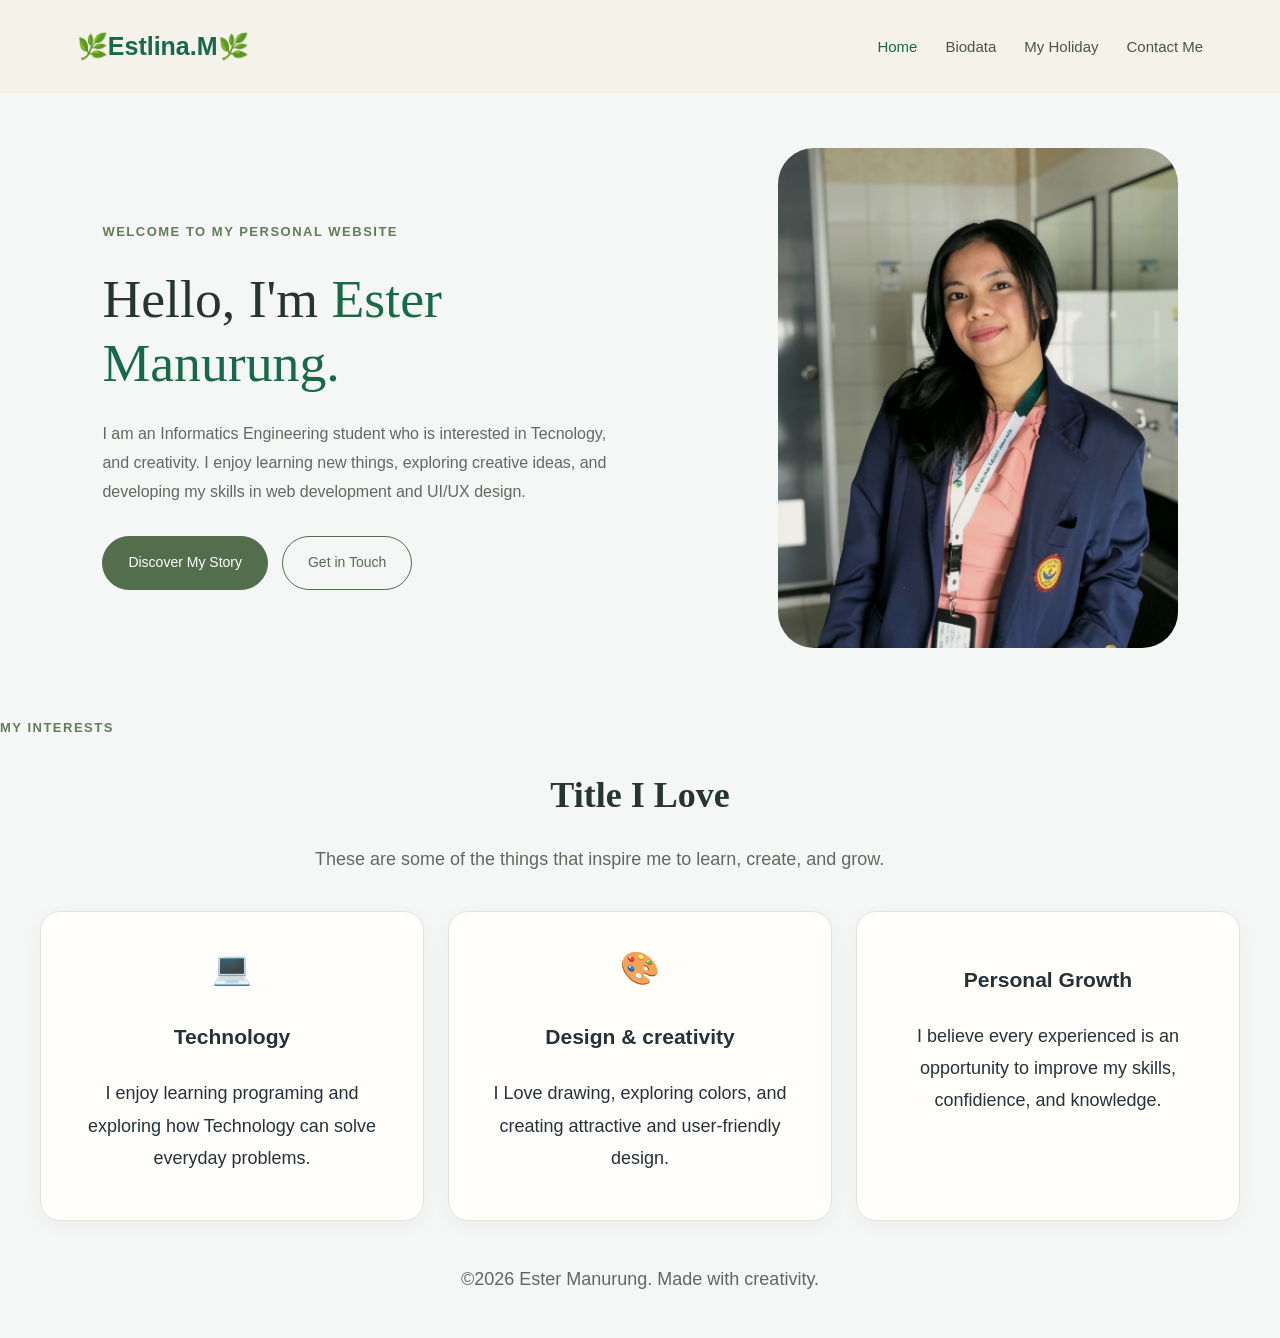
==== index.html @ 28ebf81d "Rename Index.html to index.html" ====
<!DOCTYPE html>
<html>
    <head>
        <meta charset="UTF-8"> 
        <meta name="viewport" content="width=device-width, initial-scale=1.0"> 
        <title>Home | Ester Manurung Personal Website</title> 
        <link rel="stylesheet" href="style.css"> 

    </head>
    <body>

       
        <header>
            <a href="Index.html" class="logo">🌿Estlina.M🌿</a>
            <nav aria-label="Main navigation">
                <ul>
                    <li>
                        <a href="Index.html" class="active">Home</a>
                    
                    </li>
                    <li>
                        <a href="biodata.html">Biodata</a>
                    </li>
                    <li>
                        <a href="myHoliday.html">My Holiday</a>
                    </li>
                    <li>
                        <a href="contact.html">Contact Me</a>
                    </li>
                </ul>
                
            </nav>

        </header>

        <main>
            <section class="hero">
                <div class="hero-content">
                    <p class="eyebrow">WELCOME TO MY PERSONAL WEBSITE</p>
                    <h1>
                        Hello, I'm <span> Ester Manurung.</span>

                    </h1>

                    <p class="hero-description">
                        I am an Informatics Engineering student who is interested in Tecnology, and creativity.
                        I enjoy learning new things, exploring creative ideas,
                        and developing my skills in web development and UI/UX design.
                    </p>

                    <div class="hero-buttons">
                        <a href="biodata.html" class="btn btn-primary">
                            Discover My Story
                        </a>

                        <a href="contact.html" class="btn btn-secondary">
                            Get in Touch
                        </a>
                        
                    </div>
                </div>

                <div class="hero-image">
                    <img
                    src="Cuplikan layar 2026-10-16 091651.png"
                    alt="Portrait of Estlina Manurung"
                    width="500"
                    height="500">

                </div>


            </section>


            <section class="interests" aria-labelledby="interests-title">
                <p class="eyebrow"> MY INTERESTS</p>

                <h2 id="interests-title">Title I Love</h2>
                <p class="section-description">
                    These are some of the things that inspire me to learn,
                    create, and grow.
                </p>
                <div class="interest-grid">

            

                <article class="interest-card">
                    <div class="interest-icon" aria-hidden="true">
                       💻 
                    </div>

                    <h3>Technology</h3>
                    <p>
                        I enjoy learning programing and exploring how 
                        Technology can solve everyday problems.
                    </p>

                </article>

                <article class="interest-card">
                <div class="interest-icon" aria-hidden="true">
                      🎨  
                    </div>
                    <h3>Design & creativity</h3>
                    <p>
                        I Love drawing, exploring colors, and creating
                        attractive and user-friendly design.
                    </p>

</article>

        <article class="interest-card">
            <div class="interest-icon" aria-hidden="true">
            </div>
            <h3>Personal Growth</h3>
            <p>
                I believe every experienced is an opportunity 
                to improve my skills, confidience, and knowledge.
            </p>
        </article>
        </div>
            

            </section>
        </main>

        <footer>
            <p>&copy;2026 Ester Manurung. Made with creativity.</p>
        </footer>

       </body>
       </html>
---- style.css ----
/*
Definisikan Global Stling
*/

*{
    box-sizing: border-box;
}

body {
    margin: 0;
    font-family: Arial, Helvetica, sans-serif;
    font-size: 18px;
    line-height: 1.8;
    color: #263238;
    background-color: #f5f7f6;
}

header {
    display: flex;
    justify-content: space-between;
    align-items: center;
    gap: 24px;
    padding: 24px 6%;
    background-color: #f5f2e9;
}

.logo {
    color: #17694a;
    font-size: 25px;
    font-weight: 700;
    text-decoration: none;
    white-space: nowrap;
}

nav ul {
    display: flex;
    flex-wrap: wrap;
    align-items: center;
    justify-content: center;
    gap: 28px;
    margin: 0;
    padding: 0;
    list-style: none;
}
nav a {
    color: #48554b;
    text-decoration: none;
    font-size: 15px;
    font-weight: 500;
}

nav a:hover,
nav a.active {
    color: #17694a;
}

.hero {
    display: flex;
    align-items: center;
    justify-content: space-between;
    gap: 65px;
    max-width: 1440px;
    max-height: 650px;
    margin: 0 auto;
    padding: 55px 8%;
}

.hero-content {
    flex: 1;
    min-width: 0;
}

.eyebrow {
    margin-bottom: 24px;
    color: #637c58;
    font-size: 13px;
    font-weight: 700;
    letter-spacing: 1.5px;
}

.hero h1 {
    max-width: 580px;
    margin: 0 0 24px;
    color: #26352f;
    font-family: Georgia, 'Times New Roman', serif;
    font-size: clamp(38px, 4.2vw, 58px);
    font-weight: 500;
    line-height: 1.2;
}

.hero h1 span {
    color: #17694a;
}
.hero-description {
    max-width: 510px;
    margin-bottom: 30px;
    color: #62685f;
    font-size: 16px;
    line-height: 1.8;
}

.hero-buttons {
    display: flex;
    flex-wrap: wrap;
    gap: 14px;
}
.btn {
    display: inline-block;
    padding: 13px 25px;
    border: 1px solid #526e4c;
    border-radius: 30px;
    font-size: 14px;
    text-align: center;
    text-decoration: none;
    transition: background-color 0.2s ease;
}

.btn-primary {
    color: white;
    background-color: #526e4c;
}

.btn-primary:hover {
    background-color: #17694a;

}

.btn-secondary {
    color: #526e4c;
    background-color: transparent;
}

.btn-secondary:hover {
    background-color: #e8e5d9;
}

.hero-image {
    flex: 0 1 400px;
    min-width: 0;
    padding: 0;
    border-radius: 36px;
    background-color: #e9e1d4;
}
.hero-image img {
    display: block;
    width: 100%;
    aspect-ratio: 4 / 5;
    object-fit: cover;
    object-position: center;
    border-radius: 36px;

}

.interests h2 {
    margin: 0 0 15px;
    text-align: center;

}

.interests h2 {
    color: #26352f;
    font-family: Georgia, 'Times New Roman', serif;
    font-size: 36px;
}
.section-description {
    color: #62685f;
}

.interest-grid {
    display: grid;
    grid-template-columns: repeat(3, minmax(0, 1fr));
    gap: 24px;
    max-width: 1200px;
    margin: 35px auto 0;

}
.interest-card {
    min-width: 0;
    padding: 28px;
    border: 1px solid #e1e4dc;
    border-radius: 20px;
    background-color: #fffefa;
    text-align: center;
    box-shadow: 0 5px 18px rgba(38, 53, 47, 0.05);
}
.interest-icon {
    font-size: 32px;
}
footer {
    padding: 24px;
    color: #62685f;
    text-align: center;
}

@media (max-width: 768px) {
    header {
        flex-direction: column;
        padding: 22px 5%;
    }

    nav ul {
        gap: 12px 18px;
    }
    .hero {
        flex-direction: column;
        gap: 35px;
        min-height: auto;
        padding: 45px 7%;
    }
    .hero-content {
        width: 100%;
        text-align: center;
    }
    .hero-description {
        justify-content: center;
    }
    .hero-image {
        flex: none;
        width: min(100%, 350px);
    }
    .hero h1 {
        font-size: 40px;
    }
    .interests {
        padding: 45px 6%;
    }
}

/*CSS untuk Biodata*/

.biodata-hero {
    max-width: 1200px;
    margin: 0 auto;
    padding: 65px 8%;
    
    display: flex;
    flex-direction: row;
    align-items: center;
    gap: 55px;
}

.biodata-photo {
   flex: 0 0 35%;
}

.biodata-photo img {
    display: block;
    width: 100%;
    max-width: 350px;
    aspect-ratio: 3 / 4;
    object-fit: cover;
    object-position: center;
    border-radius: 18px;
}

.biodata-intro {
    flex: 1;
    min-height: 0;
}

.biodata-intro h1 {
   
    margin: 10px 0 22px;
}
.biodata-intro p {
    line-height: 1.8;
}

.biodata-intro h1 span {
    color: #17694a;
}

.biodata-intro p:not(.eyebrow) {
    color: #64675e;
    line-height: 1.8;
    margin-bottom: 18px;
}
.biodata-details {
    padding: 55px 8%;
    background-color: #ffffff;
}
.biodata-details.alt-bg {
    background-color: #f5f3eb;
}
.biodata-details h2 {
    color: #29382d;
    font-size: 30px;
    margin: 8px 0 25px;
}

.biodata-info {
    max-width: 800px;
}

.biodata-info p {
    padding: 12px 0;
    border-bottom: 1px solid #e3e5df;
    color: #555e54;
}
.biodata-info strong {
    color: #17694a;
}
.hobby-columns {
    display: grid;
    grid-template-columns: repeat(2, minmax(0, 1fr));
    gap: 24px;

}
.hobby-card {
    padding: 25px;
    background-color: #f5f3eb;
    border-radius: 18px;
}
.hobby-card h3 {
    color: #17694a;

}

.hobby-card li {
    margin-bottom: 10px;
    color: #555e54;
}

.table-wraper {
    width: 100%;
    overflow-x: auto;
}
.table-wraper table {
    width: 100%;
    border-collapse: collapse;
    background-color: #ffffff;
}
.table-wraper th,
.table-wraper td {
    padding: 15px;
    border: 1px solid #e1e5df;
    text-align: left;
}
.table-wraper th {
    background-color: #17694a;
    color: #ffffff;
}
.table-wraper td {
    color: #555e54;

}

@media (max-width: 768px) {
    .biodata-hero {
        flex-direction: column;
        text-align: center;
        padding: 40px 6%;
        gap: 30px;
    }
.biodata-photo img {
    max-width:  220px;
    margin: 0 auto;
}
.biodata-details {
    padding: 40px 7%;
}
.hobby-columns {
    grid-template-columns: 1fr;
}
}


/* CSS untuk My Holiday dan Contact */
/* Holiday Hero*/

.holiday-hero,
.contact-hero {
    max-width: 900px;
    margin: 0 auto;
    padding: 65px 8% 45px;
    text-align: center;
}

.holiday-hero h1,
.contact-hero h1 {
    margin: 10px 0 20px;
    color: #26352f;
    font-family: Georgia, 'Times New Roman', Times, serif;
    font-size: clamp(36px, 5vw, 54px);
    line-height: 1.2;
}

.holiday-hero h1 span,
.contact-hero h1 span {
    color: #17694a;
}

.holiday-hero > p:not(.eyebrow),
.contact-hero > p:not(.eyebrow) {
     max-width: 650px;
    margin: 0 auto;
    color: #62685f;
   line-height: 1.8;
}
.holiday-content {
    padding: 45px 8% 65px;
    background-color: #ffffff;
    text-align: center;
}
.holiday-content h2,
.contact-heading h2,
.holiday-message h2,
.contact-message h2 {
    margin: 8px 0 18px;
    color: #26352f;
    font-family: Georgia, 'Times New Roman', Times, serif;
    font-size: clamp(26px, 3vw, 34px);
}
.section-description {
    max-width: 650px;
    margin: 0 auto;
    color: #62685f;

}

.holiday-grid {
    display: grid;
    grid-template-columns: repeat(3, minmax(0, 1fr));
    gap: 25px;
    max-width: 1200px;
    margin: 35px auto 0;
    text-align: left;
}

.holiday-card {
    overflow: hidden;
    border: 1px solid #e1e4dc;
    border-radius: 20px;
    background-color: #fffefa;
    box-shadow: 0 5px 18px rgba(38, 53, 47, 0.05);
}

.holiday-card img {
    display: block;
    width: 100%;
    height: 230px;
    object-position: center;
    object-fit: cover;
}

.holiday-card-content {
    padding: 22px;
}

.holiday-card h3,
.contact-card h3 {
    margin: 0 0 12px;
    color: #17694a;
    font-size: 20px;
}

.holiday-card p,
.contact-card p {
    margin: 0;
    color: #62685f;
    line-height: 1.8;
}

.holiday-message,
.contact-message {
    padding: 55px 8%;
    text-align: center;
}

.holiday-message p,
.contact-message p {
    max-width: 650px;
    margin: 0 auto 25px;
    color: #62685f;
    line-height: 1.8;
}

/* Contact Cards */
.contact-section {
    padding: 45px 8% 65px;
    background-color: #ffffff;
}

.contact-heading {
    max-width: 700px;
    margin: 0 auto;
    text-align: center;
}

.contact-heading > p:last-child {
    color: #62685f;
    line-height: 1.8;
}

.contact-grid {
    display: grid;
    grid-template-columns: repeat(3, minmax(0, 1fr));
    gap: 24px;
    width: 100%;
    max-width: 1200px;
    margin: 35px auto 0;
    text-align: left;
}

.contact-card {
    padding: 30px 24px;
    border: 1px solid #e1e4dc;
    border-radius: 20px;
    background-color: #fffefa;
    text-align: center;
}

.contact-icon {
    margin-bottom: 15px;
    font-size: 36px;
}

.contact-card a {
    display: inline-block;
    margin-top: 20px;
    color: #17694a;
    font-weight: 700;
    text-decoration: none;
}

.contact-card a:hover {
    text-decoration: underline;
}

.holiday-message {
    background-color: #f5f3eb;
}

.contact-message {
    background-color: #f5f3eb;
}

/* Responsive */
@media (max-width: 768px) {
    .holiday-hero,
    .contact-hero {
        padding: 45px 7% 35px;
    }

    .holiday-content,
    .contact-section {
        padding: 40px 7%;
    }

    .holiday-grid,
    .contact-grid {
        grid-template-columns: 1fr;
        gap: 22px;
    }

    .holiday-card img {
        height: 250px;
    }

    .holiday-message,
    .contact-message {
        padding: 40px 7%;
    }
}
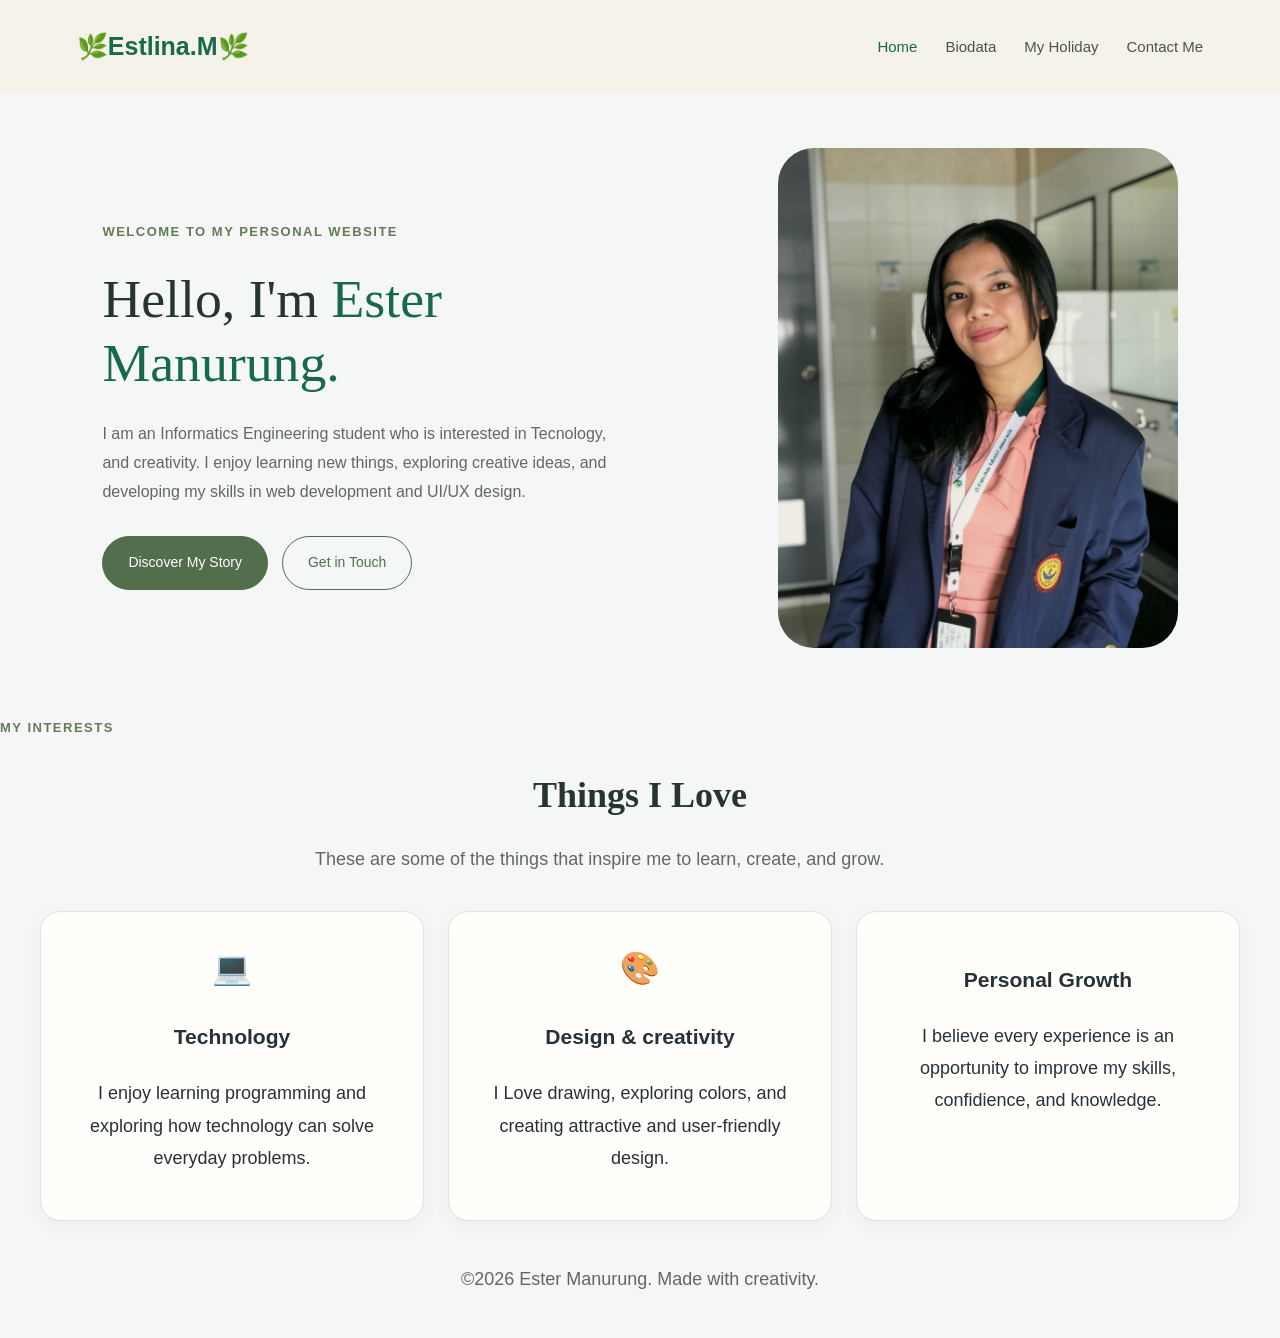
==== commit c542d289: "Update personal website and contact page" ====
--- a/index.html
+++ b/index.html
@@ -76,7 +76,7 @@
             <section class="interests" aria-labelledby="interests-title">
                 <p class="eyebrow"> MY INTERESTS</p>
 
-                <h2 id="interests-title">Title I Love</h2>
+                <h2 id="interests-title">Things I Love</h2>
                 <p class="section-description">
                     These are some of the things that inspire me to learn,
                     create, and grow.
@@ -92,8 +92,8 @@
 
                     <h3>Technology</h3>
                     <p>
-                        I enjoy learning programing and exploring how 
-                        Technology can solve everyday problems.
+                        I enjoy learning programming and exploring how 
+                        technology can solve everyday problems.
                     </p>
 
                 </article>
@@ -115,7 +115,7 @@
             </div>
             <h3>Personal Growth</h3>
             <p>
-                I believe every experienced is an opportunity 
+                I believe every experience is an opportunity 
                 to improve my skills, confidience, and knowledge.
             </p>
         </article>
--- a/style.css
+++ b/style.css
@@ -563,8 +563,52 @@
     }
 }
 
-
-
-
-
-
+/* Contact Form*/
+.contact-message form {
+    max-width: 600px;
+    margin: 30px auto;
+    text-align: left;
+}
+.contact-message .form-group {
+    margin-bottom: 20px;
+}
+.contact-message label {
+    display: block;
+    margin-bottom: 8px;
+    font-weight: bold;
+}
+.contact-message input,
+.contact-message textarea {
+    width: 100%;
+    padding: 12px;
+    border: 1px solid #ccc;
+    border-radius: 8px;
+    font-family: inherit;
+    font-size: 1rem;
+    box-sizing: border-box;
+
+}
+.contact-message textarea {
+    min-height: 150px;
+    resize: vertical;
+}
+.contact-message button {
+    padding: 12px 24px;
+    background-color: #17694a;
+    color: white;
+    border: none;
+    border-radius: 8px;
+    font-size: 1rem;
+    cursor: pointer;
+}
+.contact-message button:hover{
+    background-color: #105238;
+}
+.contact-message .btn {
+    display: inline-block;
+    margin-top: 15px;
+}
+
+
+
+
